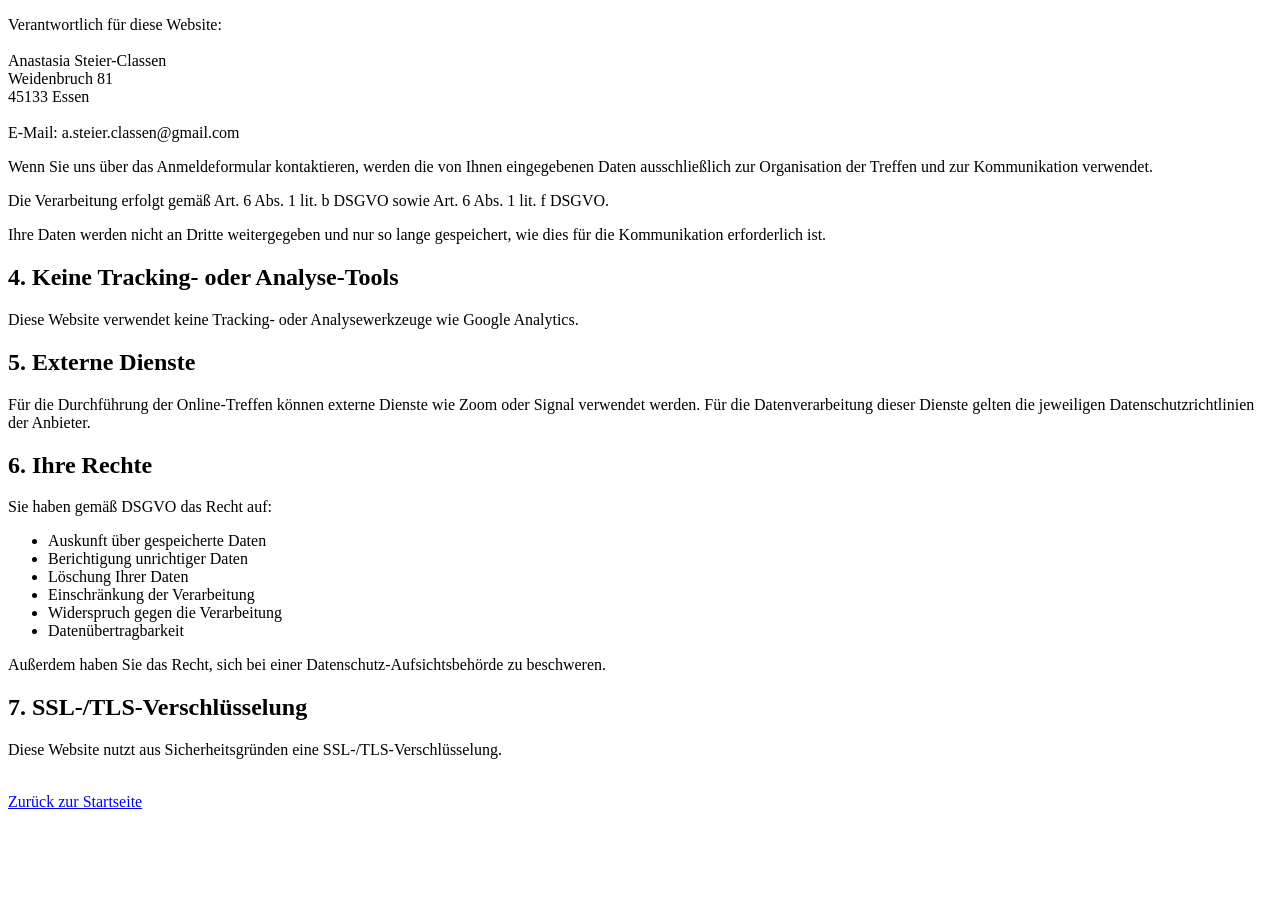
==== datenschutz.html @ 01d58627 "Create datenschutz.html" ====
<!DOCTYPE html>
<p>
Verantwortlich für diese Website:<br><br>

Anastasia Steier-Classen<br>
Weidenbruch 81<br>
45133 Essen<br><br>

E-Mail:
a.steier.classen@gmail.com
</p>
  <p>
    Wenn Sie uns über das Anmeldeformular kontaktieren, werden die von Ihnen eingegebenen Daten ausschließlich zur Organisation der Treffen und zur Kommunikation verwendet.
  </p>

  <p>
    Die Verarbeitung erfolgt gemäß Art. 6 Abs. 1 lit. b DSGVO sowie Art. 6 Abs. 1 lit. f DSGVO.
  </p>

  <p>
    Ihre Daten werden nicht an Dritte weitergegeben und nur so lange gespeichert, wie dies für die Kommunikation erforderlich ist.
  </p>

  <h2>4. Keine Tracking- oder Analyse-Tools</h2>

  <p>
    Diese Website verwendet keine Tracking- oder Analysewerkzeuge wie Google Analytics.
  </p>

  <h2>5. Externe Dienste</h2>

  <p>
    Für die Durchführung der Online-Treffen können externe Dienste wie Zoom oder Signal verwendet werden. Für die Datenverarbeitung dieser Dienste gelten die jeweiligen Datenschutzrichtlinien der Anbieter.
  </p>

  <h2>6. Ihre Rechte</h2>

  <p>
    Sie haben gemäß DSGVO das Recht auf:
  </p>

  <ul>
    <li>Auskunft über gespeicherte Daten</li>
    <li>Berichtigung unrichtiger Daten</li>
    <li>Löschung Ihrer Daten</li>
    <li>Einschränkung der Verarbeitung</li>
    <li>Widerspruch gegen die Verarbeitung</li>
    <li>Datenübertragbarkeit</li>
  </ul>

  <p>
    Außerdem haben Sie das Recht, sich bei einer Datenschutz-Aufsichtsbehörde zu beschweren.
  </p>

  <h2>7. SSL-/TLS-Verschlüsselung</h2>

  <p>
    Diese Website nutzt aus Sicherheitsgründen eine SSL-/TLS-Verschlüsselung.
  </p>

  <br>

  <a href="index.html">Zurück zur Startseite</a>

</section>

</body>
</html>
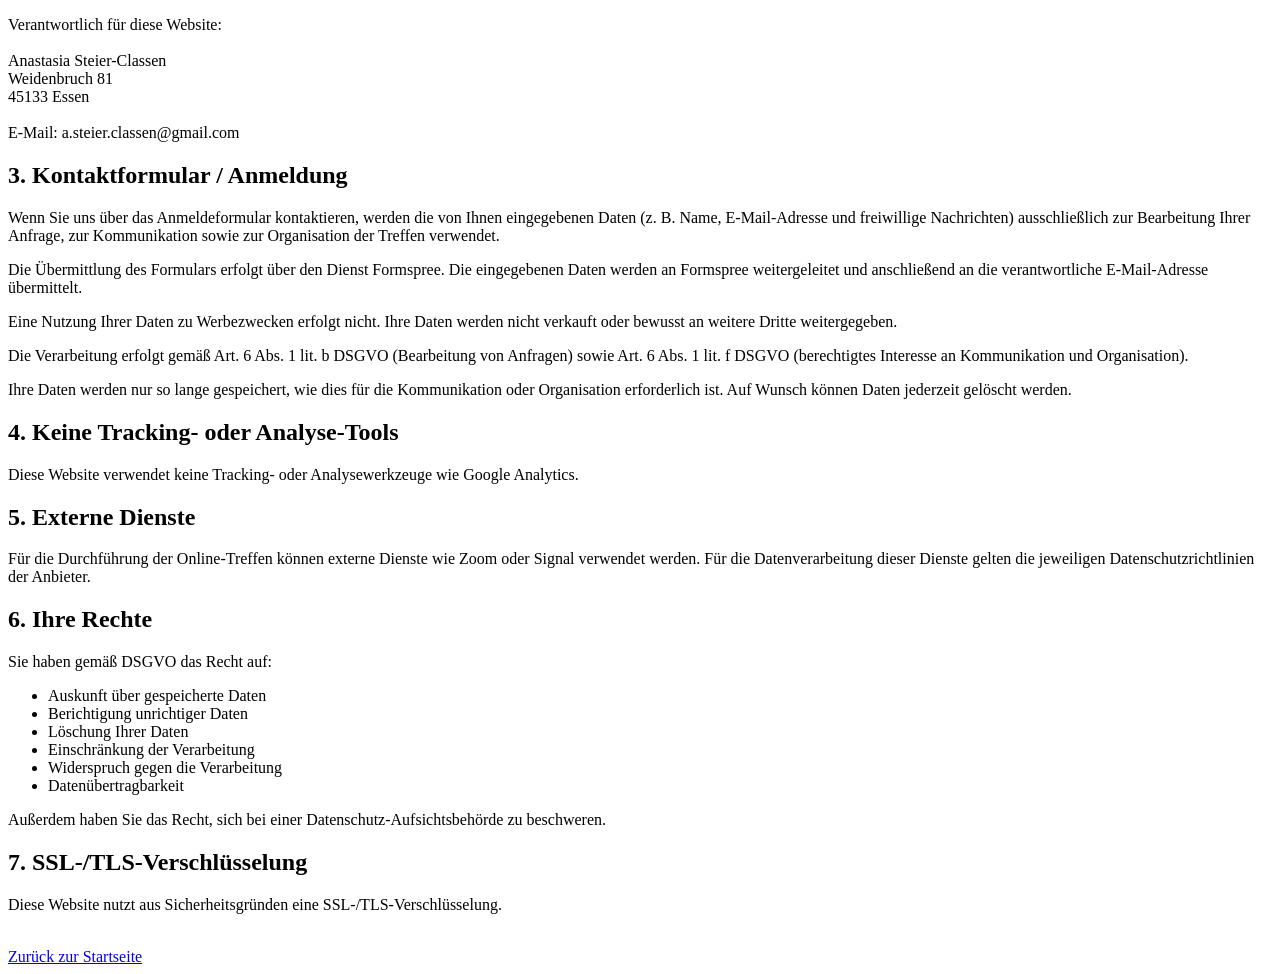
==== commit 933dd1d0: "Revise data handling and privacy policy details Updated the privacy policy regarding data usage and " ====
--- a/datenschutz.html
+++ b/datenschutz.html
@@ -9,17 +9,27 @@
 E-Mail:
 a.steier.classen@gmail.com
 </p>
-  <p>
-    Wenn Sie uns über das Anmeldeformular kontaktieren, werden die von Ihnen eingegebenen Daten ausschließlich zur Organisation der Treffen und zur Kommunikation verwendet.
-  </p>
+<h2>3. Kontaktformular / Anmeldung</h2>
 
-  <p>
-    Die Verarbeitung erfolgt gemäß Art. 6 Abs. 1 lit. b DSGVO sowie Art. 6 Abs. 1 lit. f DSGVO.
-  </p>
+<p>
+Wenn Sie uns über das Anmeldeformular kontaktieren, werden die von Ihnen eingegebenen Daten (z. B. Name, E-Mail-Adresse und freiwillige Nachrichten) ausschließlich zur Bearbeitung Ihrer Anfrage, zur Kommunikation sowie zur Organisation der Treffen verwendet.
+</p>
 
-  <p>
-    Ihre Daten werden nicht an Dritte weitergegeben und nur so lange gespeichert, wie dies für die Kommunikation erforderlich ist.
-  </p>
+<p>
+Die Übermittlung des Formulars erfolgt über den Dienst Formspree. Die eingegebenen Daten werden an Formspree weitergeleitet und anschließend an die verantwortliche E-Mail-Adresse übermittelt.
+</p>
+
+<p>
+Eine Nutzung Ihrer Daten zu Werbezwecken erfolgt nicht. Ihre Daten werden nicht verkauft oder bewusst an weitere Dritte weitergegeben.
+</p>
+
+<p>
+Die Verarbeitung erfolgt gemäß Art. 6 Abs. 1 lit. b DSGVO (Bearbeitung von Anfragen) sowie Art. 6 Abs. 1 lit. f DSGVO (berechtigtes Interesse an Kommunikation und Organisation).
+</p>
+
+<p>
+Ihre Daten werden nur so lange gespeichert, wie dies für die Kommunikation oder Organisation erforderlich ist. Auf Wunsch können Daten jederzeit gelöscht werden.
+</p>
 
   <h2>4. Keine Tracking- oder Analyse-Tools</h2>
 
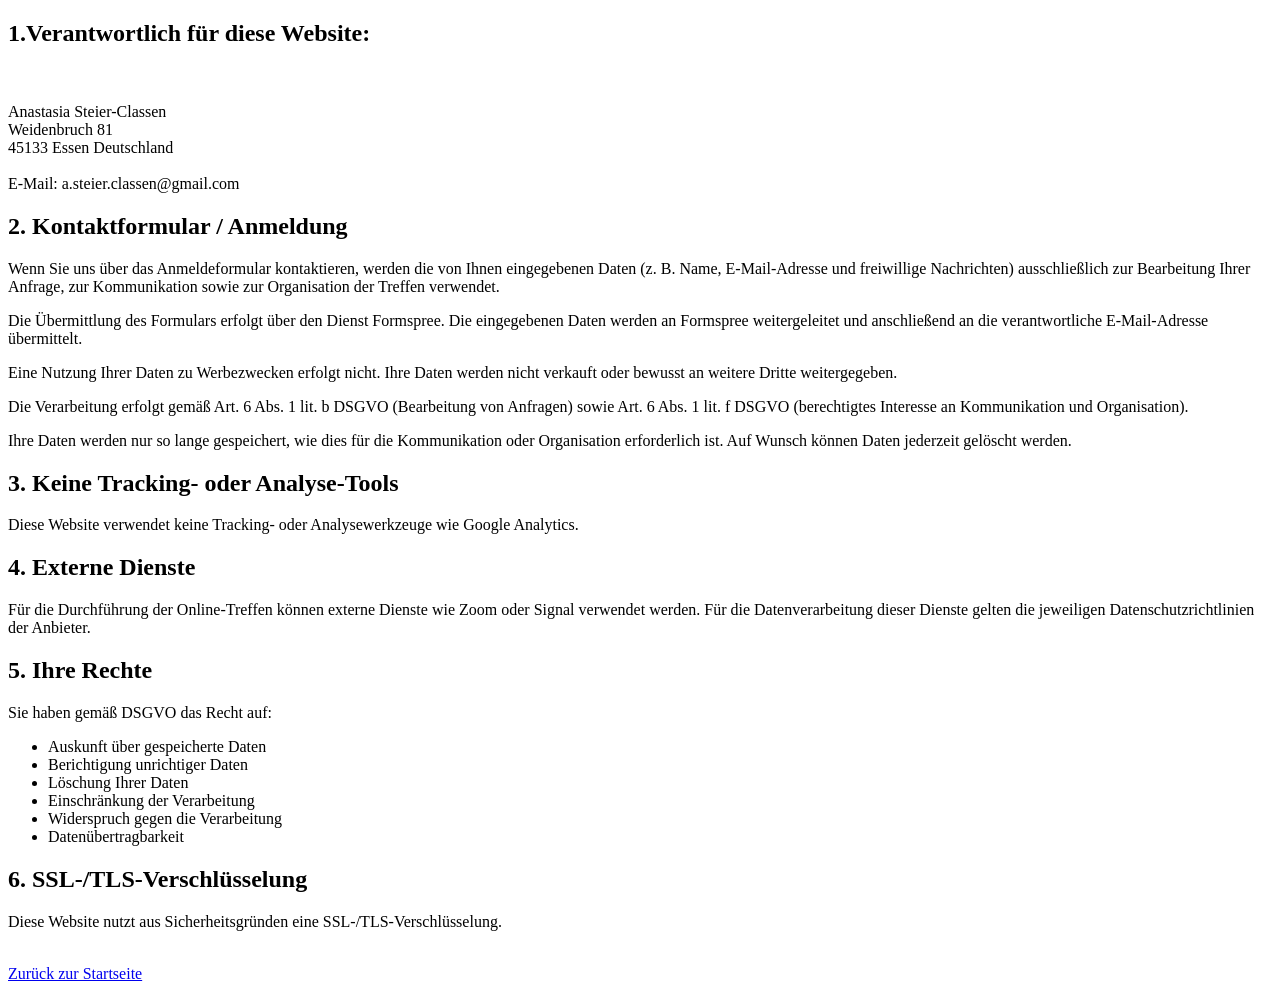
==== commit 087e846c: "Update section headings and restructure content" ====
--- a/datenschutz.html
+++ b/datenschutz.html
@@ -1,15 +1,17 @@
 <!DOCTYPE html>
 <p>
-Verantwortlich für diese Website:<br><br>
+<h2>1.Verantwortlich für diese Website:</h2>
+  <br><br>
 
 Anastasia Steier-Classen<br>
 Weidenbruch 81<br>
-45133 Essen<br><br>
+45133 Essen
+Deutschland<br><br>
 
 E-Mail:
 a.steier.classen@gmail.com
 </p>
-<h2>3. Kontaktformular / Anmeldung</h2>
+<h2>2. Kontaktformular / Anmeldung</h2>
 
 <p>
 Wenn Sie uns über das Anmeldeformular kontaktieren, werden die von Ihnen eingegebenen Daten (z. B. Name, E-Mail-Adresse und freiwillige Nachrichten) ausschließlich zur Bearbeitung Ihrer Anfrage, zur Kommunikation sowie zur Organisation der Treffen verwendet.
@@ -31,19 +33,19 @@
 Ihre Daten werden nur so lange gespeichert, wie dies für die Kommunikation oder Organisation erforderlich ist. Auf Wunsch können Daten jederzeit gelöscht werden.
 </p>
 
-  <h2>4. Keine Tracking- oder Analyse-Tools</h2>
+  <h2>3. Keine Tracking- oder Analyse-Tools</h2>
 
   <p>
     Diese Website verwendet keine Tracking- oder Analysewerkzeuge wie Google Analytics.
   </p>
 
-  <h2>5. Externe Dienste</h2>
+  <h2>4. Externe Dienste</h2>
 
   <p>
     Für die Durchführung der Online-Treffen können externe Dienste wie Zoom oder Signal verwendet werden. Für die Datenverarbeitung dieser Dienste gelten die jeweiligen Datenschutzrichtlinien der Anbieter.
   </p>
 
-  <h2>6. Ihre Rechte</h2>
+  <h2>5. Ihre Rechte</h2>
 
   <p>
     Sie haben gemäß DSGVO das Recht auf:
@@ -58,11 +60,7 @@
     <li>Datenübertragbarkeit</li>
   </ul>
 
-  <p>
-    Außerdem haben Sie das Recht, sich bei einer Datenschutz-Aufsichtsbehörde zu beschweren.
-  </p>
-
-  <h2>7. SSL-/TLS-Verschlüsselung</h2>
+  <h2>6. SSL-/TLS-Verschlüsselung</h2>
 
   <p>
     Diese Website nutzt aus Sicherheitsgründen eine SSL-/TLS-Verschlüsselung.
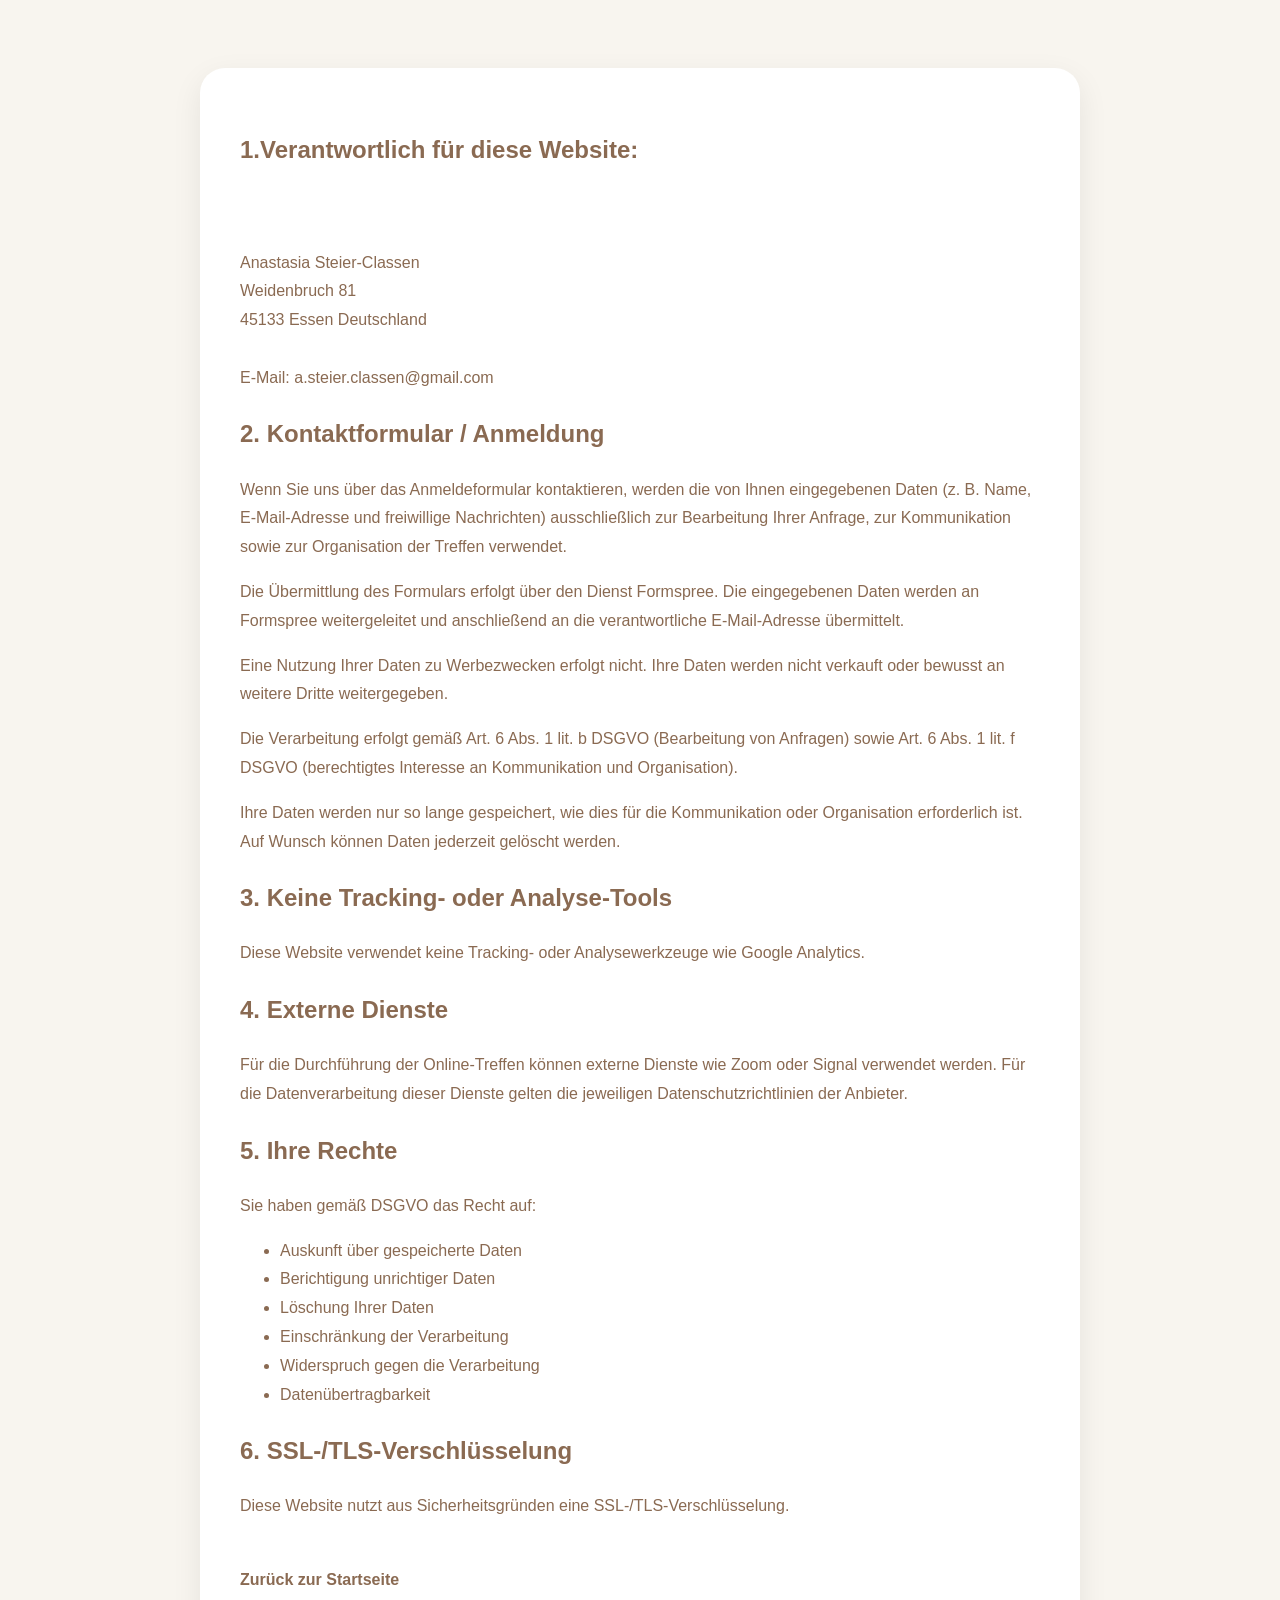
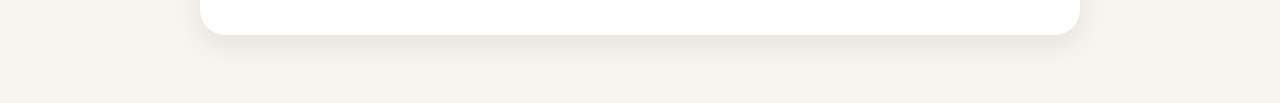
==== commit ff0db7b3: "Update datenschutz.html" ====
--- a/datenschutz.html
+++ b/datenschutz.html
@@ -1,4 +1,55 @@
 <!DOCTYPE html>
+<html lang="de">
+
+<head>
+<meta charset="UTF-8">
+<meta name="viewport" content="width=device-width, initial-scale=1.0">
+
+<title>Dateschutz</title>
+
+<style>
+
+body{
+font-family:Arial,sans-serif;
+background:#F8F5EF;
+color:#8A6A52;
+line-height:1.8;
+padding:60px 10%;
+}
+
+.box{
+
+max-width:800px;
+
+margin:auto;
+
+background:white;
+
+padding:40px;
+
+border-radius:25px;
+
+box-shadow:0 10px 30px rgba(0,0,0,0.08);
+
+}
+
+a{
+
+color:#8A6A52;
+
+font-weight:bold;
+
+text-decoration:none;
+
+}
+
+</style>
+
+</head>
+
+<body>
+
+<div class="box">
 <p>
 <h2>1.Verantwortlich für diese Website:</h2>
   <br><br>
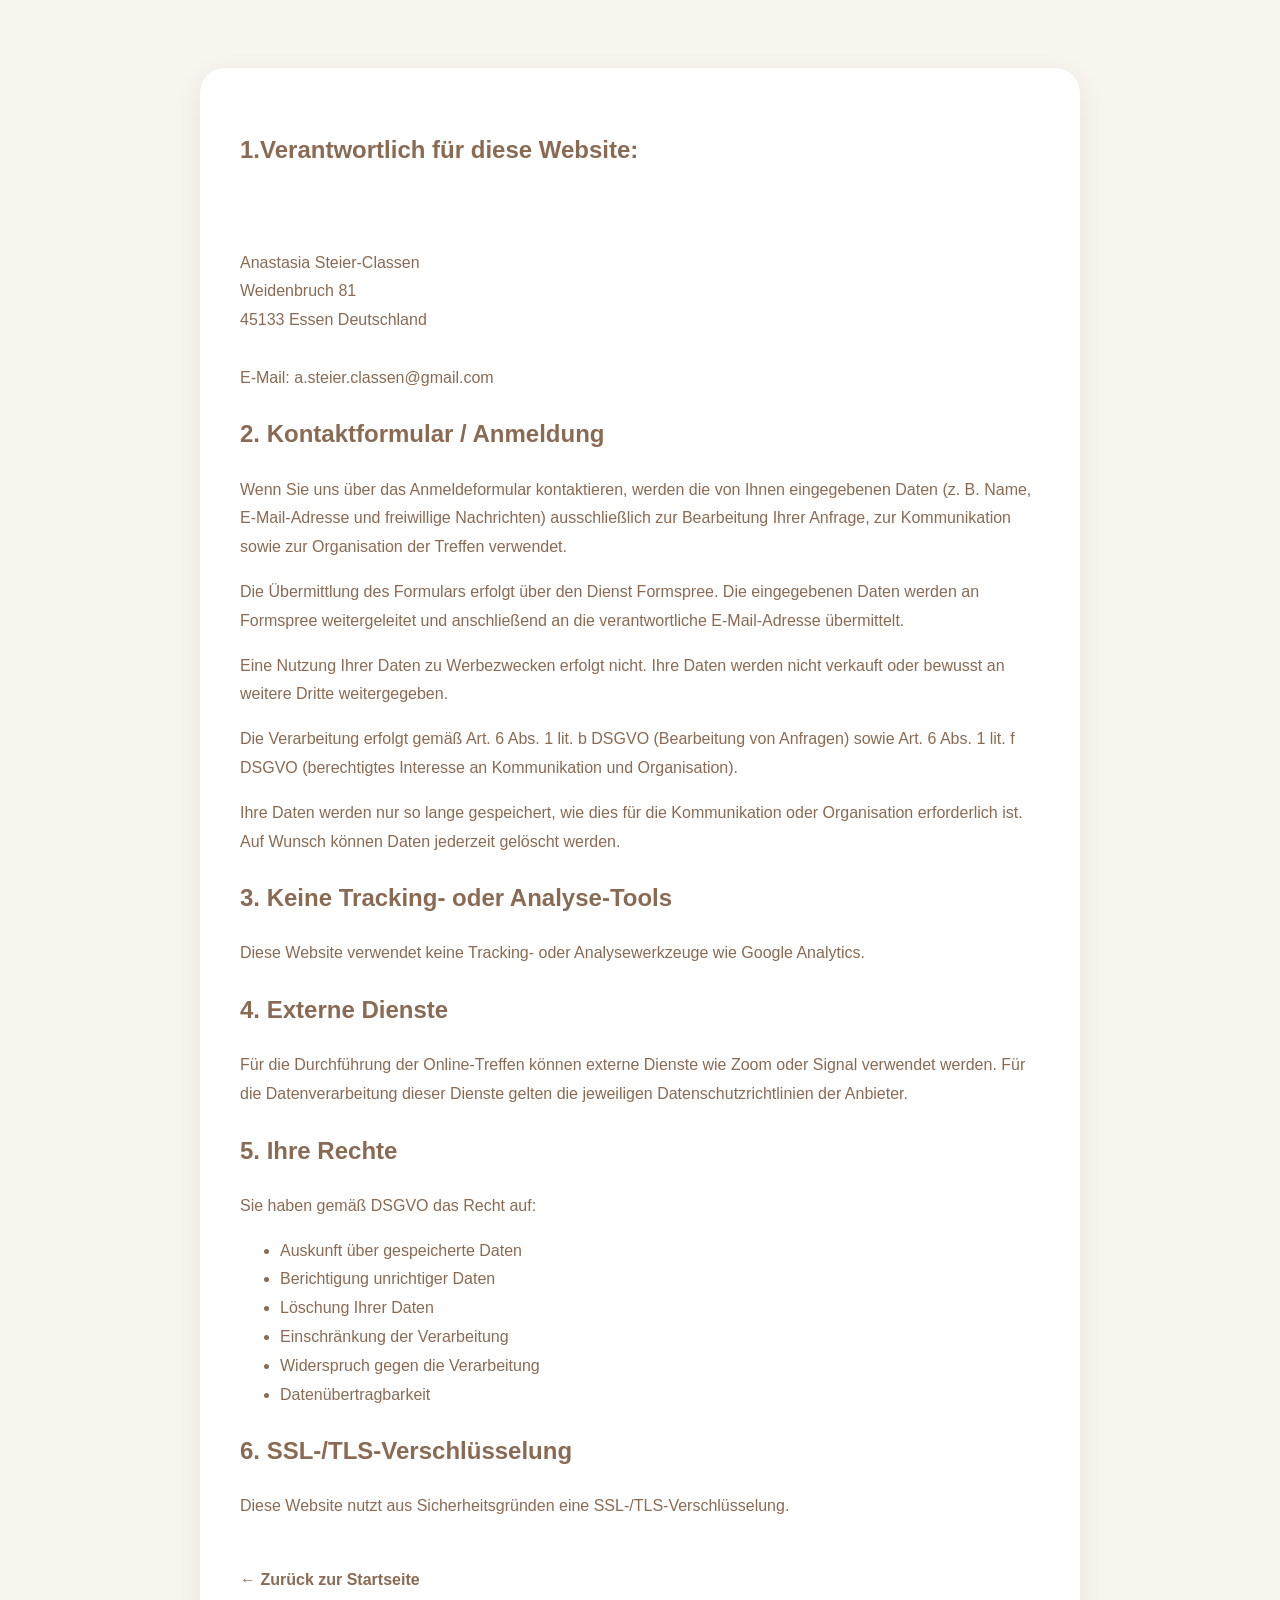
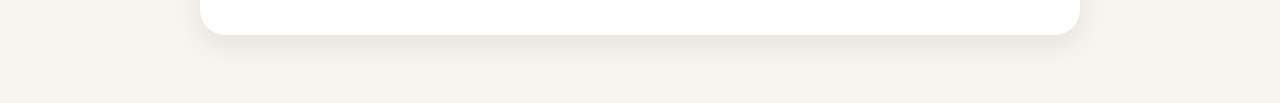
==== commit 948154a9: "Update link text for navigation in datenschutz.html" ====
--- a/datenschutz.html
+++ b/datenschutz.html
@@ -119,7 +119,9 @@
 
   <br>
 
-  <a href="index.html">Zurück zur Startseite</a>
+ <a href="index.html">
+← Zurück zur Startseite
+</a>
 
 </section>
 
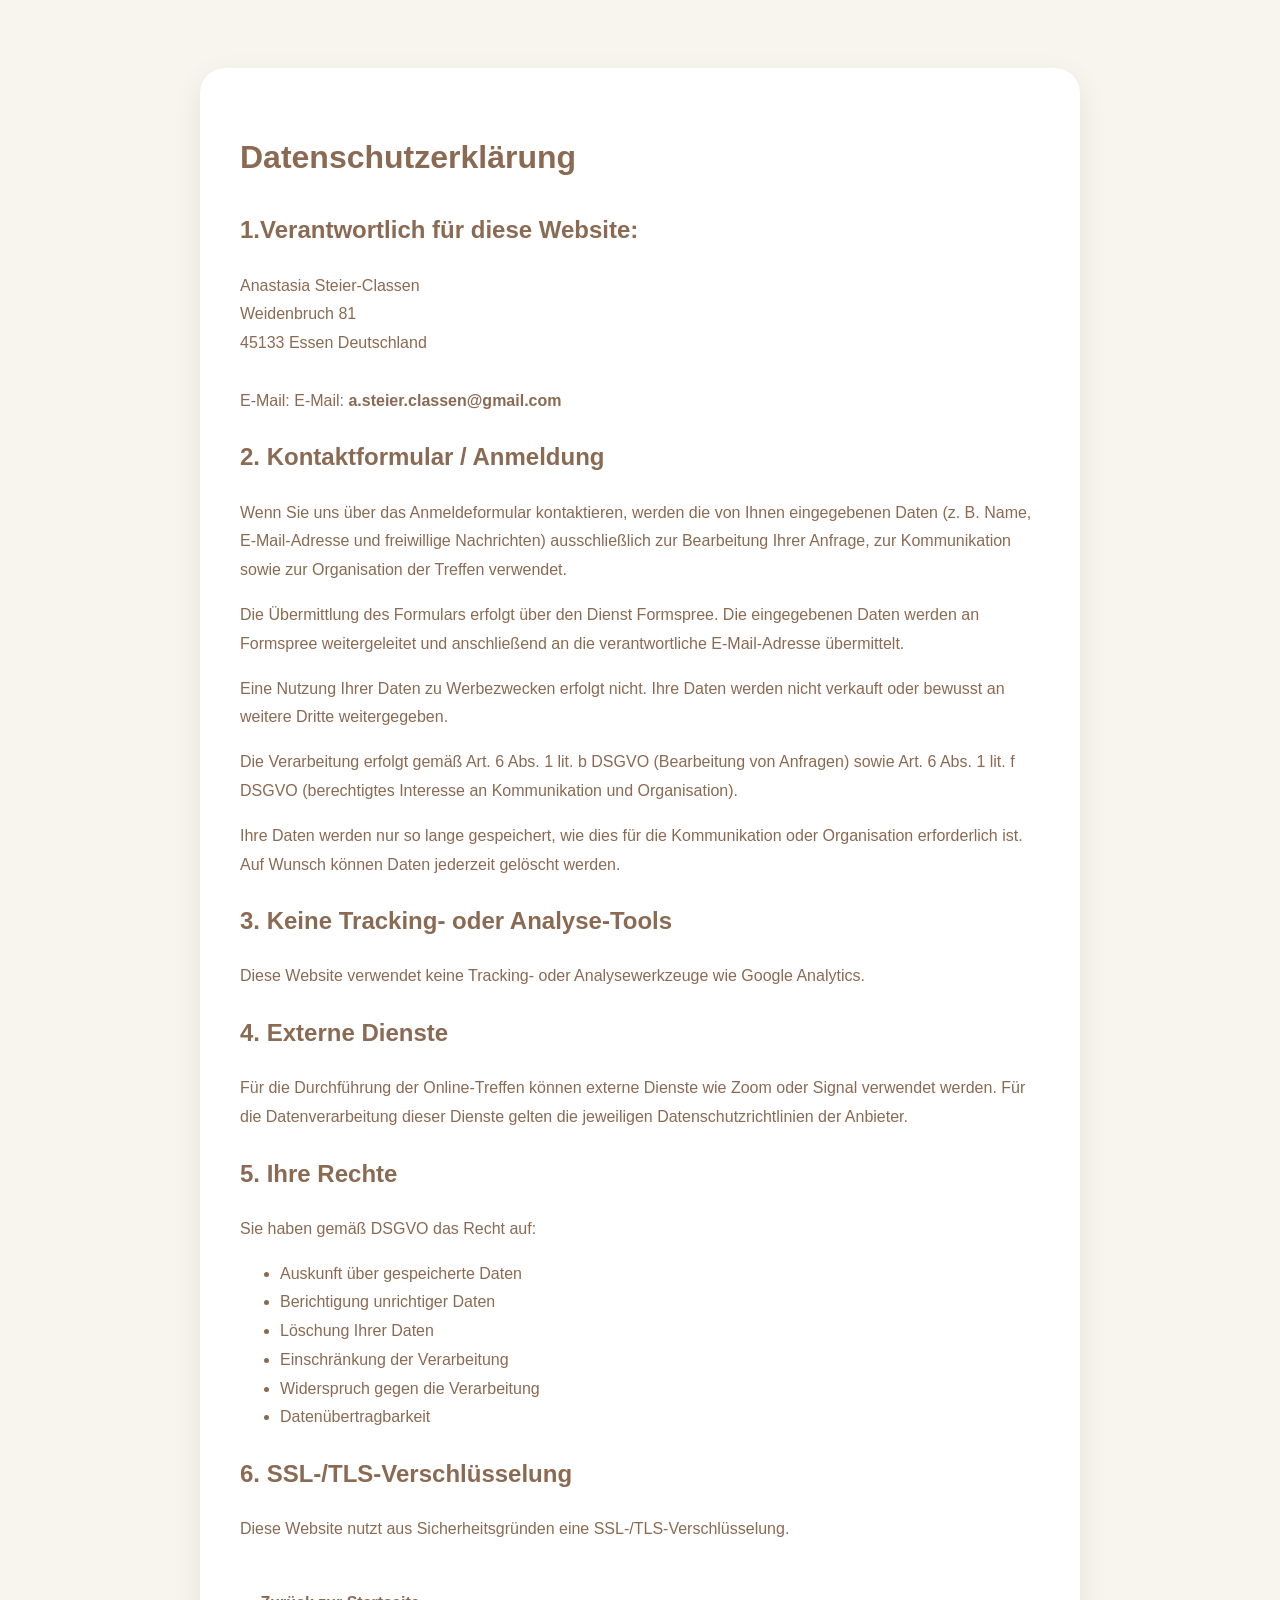
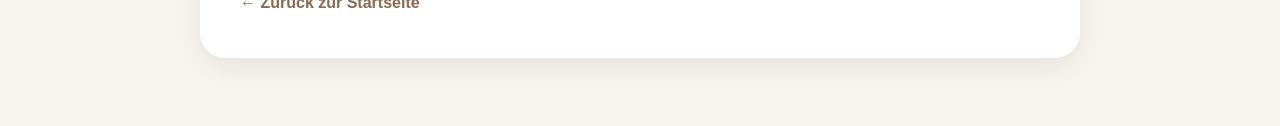
==== commit 3fc182d9: "Update datenschutz.html" ====
--- a/datenschutz.html
+++ b/datenschutz.html
@@ -50,17 +50,19 @@
 <body>
 
 <div class="box">
+<h1>Datenschutzerklärung</h1>
+<h2>1.Verantwortlich für diese Website:</h2>
 <p>
-<h2>1.Verantwortlich für diese Website:</h2>
-  <br><br>
-
 Anastasia Steier-Classen<br>
 Weidenbruch 81<br>
 45133 Essen
 Deutschland<br><br>
 
 E-Mail:
+E-Mail:
+<a href="mailto:a.steier.classen@gmail.com">
 a.steier.classen@gmail.com
+</a>
 </p>
 <h2>2. Kontaktformular / Anmeldung</h2>
 
@@ -119,8 +121,7 @@
 
   <br>
 
- <a href="index.html">
-← Zurück zur Startseite
+ <a href="index.html"> ← Zurück zur Startseite
 </a>
 
 </section>
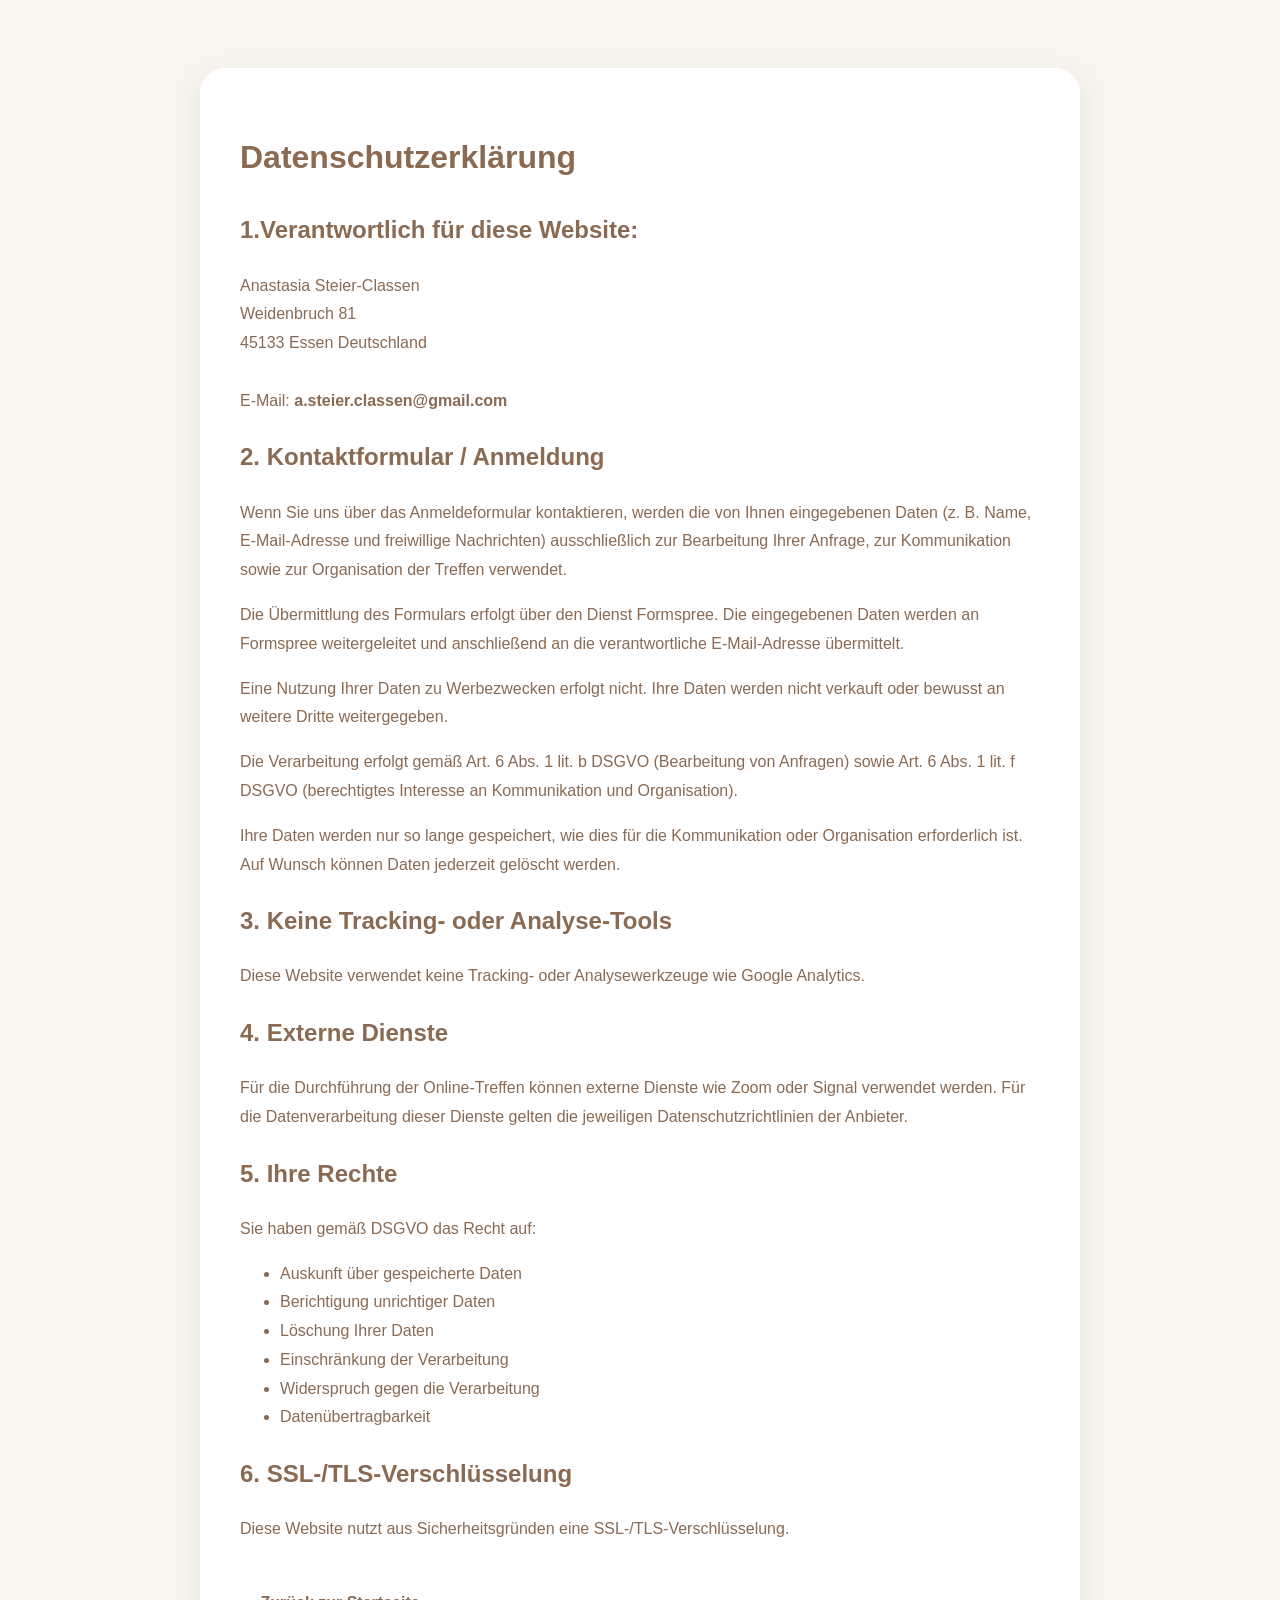
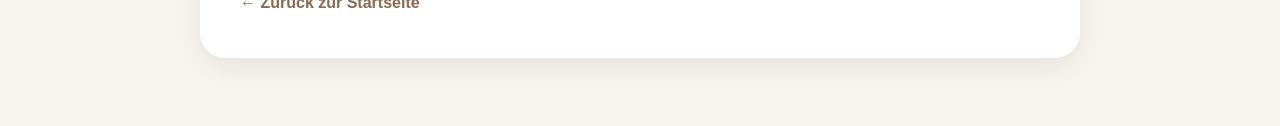
==== commit 2689dcdc: "Fix typo in title from 'Dateschutz' to 'Datenschutz'" ====
--- a/datenschutz.html
+++ b/datenschutz.html
@@ -5,7 +5,7 @@
 <meta charset="UTF-8">
 <meta name="viewport" content="width=device-width, initial-scale=1.0">
 
-<title>Dateschutz</title>
+<title>Datenschutz</title>
 
 <style>
 
@@ -58,7 +58,6 @@
 45133 Essen
 Deutschland<br><br>
 
-E-Mail:
 E-Mail:
 <a href="mailto:a.steier.classen@gmail.com">
 a.steier.classen@gmail.com
